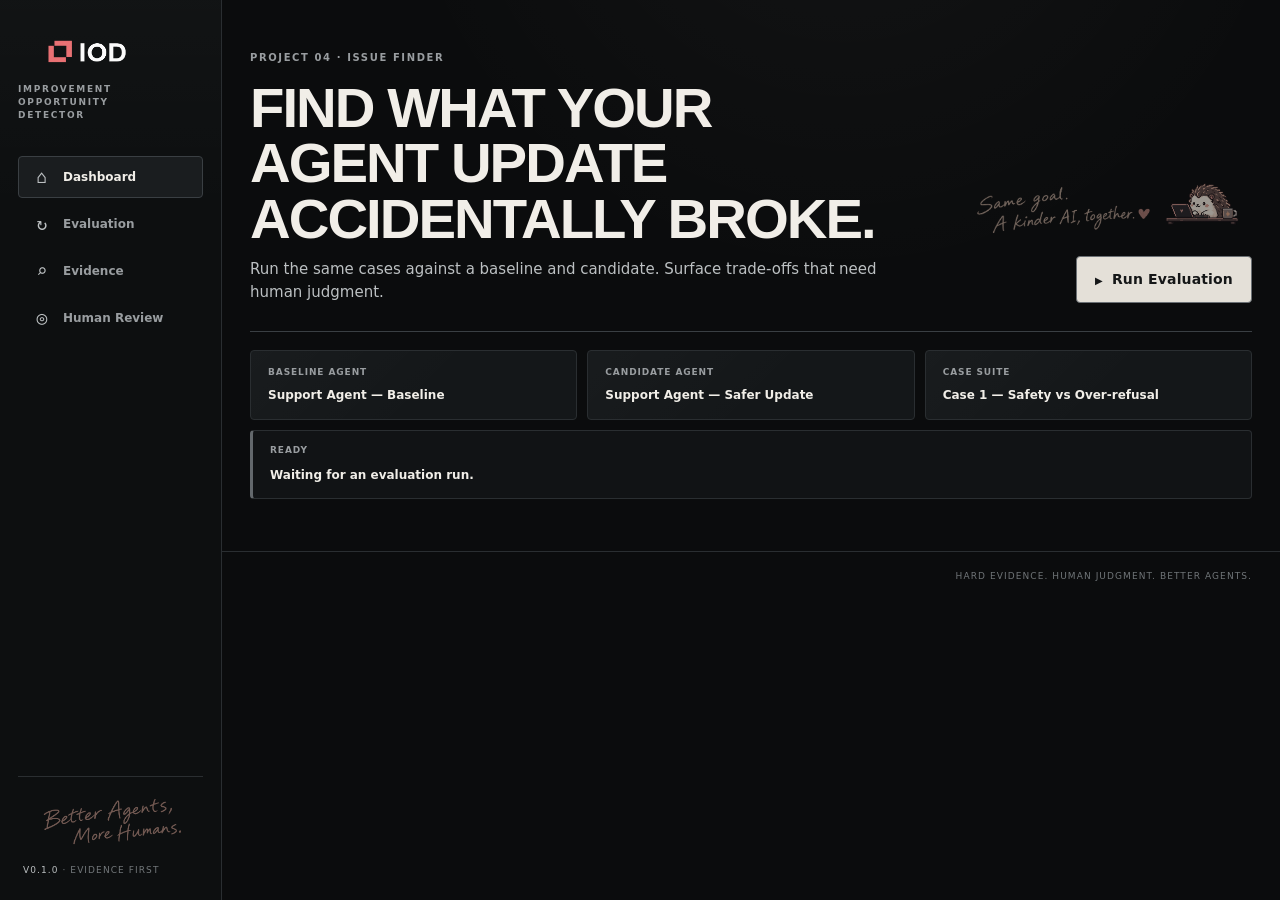
==== templates/index.html @ d1412beb "Initial public release" ====
<!doctype html>
<html lang="en">
<head>
  <meta charset="utf-8">
  <meta name="viewport" content="width=device-width, initial-scale=1">
  <title>Issue Finder</title>
  <link rel="icon" type="image/png" href="/static/assets/iod/iod_mark.png">
  <link rel="stylesheet" href="/static/styles.css">
</head>
<body>
  <div class="app-shell">
    <aside class="sidebar" aria-label="Issue Finder">
      <a class="brand" href="/" aria-label="Issue Finder dashboard">
        <img src="/static/assets/iod/iod_logo.png" alt="IOD">
        <span>Improvement Opportunity Detector</span>
      </a>

      <nav class="sidebar-nav" aria-label="Dashboard sections">
        <a class="active" href="#dashboard">
          <span class="nav-glyph" aria-hidden="true">⌂</span>
          <span>Dashboard</span>
        </a>
        <a href="#status">
          <span class="nav-glyph" aria-hidden="true">↻</span>
          <span>Evaluation</span>
        </a>
        <a href="#results">
          <span class="nav-glyph" aria-hidden="true">⌕</span>
          <span>Evidence</span>
        </a>
        <a href="#results">
          <span class="nav-glyph" aria-hidden="true">◎</span>
          <span>Human Review</span>
        </a>
      </nav>

      <div class="sidebar-foot">
        <img
          class="better-agents-note"
          src="/static/assets/iod/better_agents_note.png"
          alt=""
          aria-hidden="true"
        >
        <p><span>v0.1.0</span> · Evidence first</p>
      </div>
    </aside>

    <div class="workspace">
      <main id="dashboard">
        <header>
          <img
            class="mobile-mark"
            src="/static/assets/iod/iod_mark.png"
            alt=""
            aria-hidden="true"
          >
          <div class="header-copy">
            <p class="eyebrow">PROJECT 04 · ISSUE FINDER</p>
            <h1>Find what your agent update accidentally broke.</h1>
            <p class="lede">Run the same cases against a baseline and candidate. Surface trade-offs that need human judgment.</p>
          </div>

          <div class="header-actions">
            <div class="header-note" aria-hidden="true">
              <img
                class="same-goal-note"
                src="/static/assets/iod/same_goal_note.png"
                alt=""
              >
              <img
                class="work-hedgehog"
                src="/static/assets/iod/hedgehog_work.png"
                alt=""
              >
            </div>
            <button id="run">Run Evaluation</button>
          </div>
        </header>

        <section class="config" aria-label="Run configuration">
          <div>
            <span>Baseline Agent</span>
            <strong id="baseline-agent-label">Support Agent — Baseline</strong>
          </div>
          <div>
            <span>Candidate Agent</span>
            <strong id="candidate-agent-label">Support Agent — Safer Update</strong>
          </div>
          <div>
            <span>Case Suite</span>
            <strong id="case-suite-label">Case 1 — Safety vs Over-refusal</strong>
          </div>
        </section>

        <section id="status" class="status" aria-live="polite">
          <div>
            <span>READY</span>
            <strong>Waiting for an evaluation run.</strong>
          </div>
        </section>

        <section id="results" hidden></section>
      </main>

      <footer>Hard evidence. Human judgment. Better agents.</footer>
    </div>
  </div>

  <template id="hedgehog-template">
    <img
      class="hedgehog"
      src="/static/assets/iod/hedgehog_human_review.png"
      alt=""
      aria-hidden="true"
    >
  </template>
  <script src="/static/app.js"></script>
</body>
</html>
---- static/styles.css ----
:root {
  color-scheme: dark;
  --bg: #0b0c0d;
  --sidebar: #0d0f10;
  --surface: #141719;
  --surface-raised: #191c1f;
  --surface-soft: #111315;
  --line: #2a2e31;
  --line-strong: #3a3f43;
  --text: #f1eee8;
  --muted: #999da0;
  --muted-strong: #bcc0c2;
  --coral: #ef7c73;
  --coral-soft: #4b2e2d;
  --coral-surface: #211718;
  --green: #66c6a0;
  --yellow: #d4b463;
  --sidebar-width: 222px;
}
* { box-sizing: border-box; }
html { scroll-behavior: smooth; }
body {
  margin: 0;
  background:
    radial-gradient(circle at 66% -20%, rgba(255, 255, 255, .035), transparent 34%),
    var(--bg);
  color: var(--text);
  font: 14px/1.52 Inter, ui-sans-serif, system-ui, -apple-system, BlinkMacSystemFont, "Segoe UI", sans-serif;
}
button,
a { font: inherit; }
a { color: inherit; }
[hidden] { display: none !important; }

.app-shell {
  min-height: 100vh;
  display: grid;
  grid-template-columns: var(--sidebar-width) minmax(0, 1fr);
}
.sidebar {
  position: sticky;
  top: 0;
  height: 100vh;
  z-index: 5;
  display: flex;
  flex-direction: column;
  gap: 34px;
  padding: 28px 18px 22px;
  border-right: 1px solid var(--line);
  background:
    linear-gradient(180deg, rgba(255, 255, 255, .018), transparent 24%),
    var(--sidebar);
}
.brand {
  display: block;
  text-decoration: none;
}
.brand img {
  display: block;
  width: 138px;
  max-width: 100%;
  height: auto;
  filter: saturate(.84);
}
.brand span {
  display: block;
  max-width: 150px;
  margin-top: 9px;
  color: var(--muted);
  font-size: 9px;
  font-weight: 700;
  line-height: 1.45;
  letter-spacing: .19em;
  text-transform: uppercase;
}
.sidebar-nav {
  display: grid;
  gap: 5px;
}
.sidebar-nav a {
  display: grid;
  grid-template-columns: 22px 1fr;
  gap: 10px;
  align-items: center;
  min-height: 42px;
  padding: 0 12px;
  border: 1px solid transparent;
  border-radius: 4px;
  color: var(--muted);
  text-decoration: none;
  font-size: 12px;
  font-weight: 650;
}
.sidebar-nav a:hover {
  color: var(--text);
  background: rgba(255, 255, 255, .025);
  border-color: var(--line);
}
.sidebar-nav a.active {
  color: var(--text);
  background: #1a1d1f;
  border-color: var(--line-strong);
}
.nav-glyph {
  color: var(--muted-strong);
  font: 18px/1 ui-monospace, monospace;
  text-align: center;
}
.sidebar-foot {
  margin-top: auto;
  padding: 18px 5px 0;
  border-top: 1px solid var(--line);
}
.better-agents-note {
  display: block;
  width: 154px;
  max-width: 100%;
  height: auto;
  margin: 0 auto 18px;
  opacity: .48;
  filter: saturate(.65);
}
.sidebar-foot p {
  margin: 0;
  color: #73787b;
  font-size: 9px;
  letter-spacing: .12em;
  text-transform: uppercase;
}
.sidebar-foot p span { color: var(--muted-strong); }

.workspace { min-width: 0; }
main {
  width: min(1420px, calc(100% - 56px));
  margin: 0 auto;
  padding: 38px 0 52px;
}
header {
  position: relative;
  display: grid;
  grid-template-columns: minmax(0, 1fr) 320px;
  gap: 34px;
  align-items: end;
  min-height: 190px;
  padding: 12px 0 28px;
  border-bottom: 1px solid var(--line-strong);
}
.mobile-mark { display: none; }
.header-copy { min-width: 0; }
.eyebrow,
.result-head > p,
.tradeoff-card > span {
  margin: 0;
  color: var(--muted);
  letter-spacing: .16em;
  font-size: 10px;
  font-weight: 800;
  text-transform: uppercase;
}
h1 {
  max-width: 900px;
  margin: 15px 0 12px;
  font: 700 clamp(34px, 4.4vw, 62px)/.98 "Arial Narrow", Inter, sans-serif;
  letter-spacing: -.035em;
  text-transform: uppercase;
}
.lede {
  max-width: 680px;
  margin: 0;
  color: var(--muted-strong);
  font-size: 15px;
}
.header-actions {
  display: grid;
  justify-items: end;
  gap: 14px;
}
.header-note {
  width: 100%;
  height: 100px;
  display: grid;
  grid-template-columns: minmax(0, 1fr) 90px;
  gap: 4px;
  align-items: end;
}
.same-goal-note {
  width: 190px;
  max-width: 100%;
  height: auto;
  justify-self: end;
  opacity: .46;
  filter: saturate(.64);
}
.work-hedgehog {
  width: 80px;
  height: 80px;
  object-fit: contain;
  opacity: .62;
  filter: saturate(.58);
}
button {
  min-width: 176px;
  border: 1px solid #6b7074;
  border-radius: 4px;
  background: #e4e0d8;
  color: #151718;
  padding: 12px 18px;
  font-weight: 800;
  letter-spacing: .01em;
  white-space: nowrap;
  cursor: pointer;
}
button::before {
  content: "▶";
  margin-right: 9px;
  font-size: 10px;
}
button:hover {
  background: #f4f0e8;
  border-color: #888e92;
}
button:disabled {
  opacity: .45;
  cursor: wait;
}

.config {
  display: grid;
  grid-template-columns: repeat(3, 1fr);
  gap: 10px;
  margin: 18px 0 10px;
}
.config div {
  min-width: 0;
  padding: 15px 17px;
  border: 1px solid var(--line);
  border-radius: 4px;
  background:
    linear-gradient(135deg, rgba(255, 255, 255, .018), transparent 58%),
    var(--surface);
}
.config span,
.pair span,
.status div span {
  display: block;
  margin-bottom: 6px;
  color: var(--muted);
  font-size: 9px;
  font-weight: 750;
  letter-spacing: .1em;
  text-transform: uppercase;
}
.config strong {
  display: block;
  overflow-wrap: anywhere;
  font-size: 12px;
}
.status {
  min-height: 56px;
  display: flex;
  gap: 14px;
  align-items: center;
  padding: 13px 17px;
  border: 1px solid var(--line);
  border-left: 3px solid #63686c;
  border-radius: 4px;
  background: var(--surface-soft);
}
.status strong { font-size: 12px; }

#results { margin-top: 20px; }
#results.has-opportunity {
  display: grid;
  grid-template-columns: minmax(0, 1.56fr) minmax(310px, .78fr);
  gap: 12px 14px;
  align-items: start;
}
.result-head {
  margin: 0 0 2px;
  padding: 23px 25px;
  border: 1px solid var(--line);
  border-radius: 4px;
  background:
    linear-gradient(110deg, rgba(255, 255, 255, .02), transparent 48%),
    var(--surface);
}
#results.has-opportunity > .result-head { grid-column: 1 / -1; }
.result-head.issue-result {
  border-color: #70423f;
  border-left: 4px solid var(--coral);
  background:
    linear-gradient(110deg, rgba(239, 124, 115, .08), transparent 46%),
    var(--surface);
}
.result-head.issue-result > p,
.result-head.issue-result h3 { color: var(--coral); }
.result-head h2 {
  margin: 7px 0 0;
  font: 700 clamp(26px, 3vw, 40px)/1.04 "Arial Narrow", Inter, sans-serif;
  letter-spacing: -.025em;
  text-transform: uppercase;
}
.result-head h3 {
  margin: 17px 0 4px;
  font-size: 16px;
}
.opportunity-summary {
  max-width: 800px;
  margin: 0;
  color: var(--muted-strong);
}
.run-metadata {
  display: grid;
  grid-template-columns: auto minmax(0, 1fr);
  gap: 2px 11px;
  width: min(100%, 650px);
  margin: 15px 0 0;
  font: 10px/1.45 ui-monospace, monospace;
}
.run-metadata dt {
  color: #747a7d;
  text-transform: uppercase;
}
.run-metadata dd {
  min-width: 0;
  margin: 0;
  color: var(--muted);
  overflow-wrap: anywhere;
}

article {
  border: 1px solid var(--line);
  border-radius: 4px;
  background: var(--surface);
  margin: 0;
  padding: 19px;
}
.response-evidence { grid-column: 1; }
.has-opportunity .response-evidence { border-color: #4d3533; }
.response-evidence h3 {
  margin: 0 0 13px;
  font-size: 13px;
}
.pair {
  display: grid;
  grid-template-columns: 1fr 1fr;
  gap: 9px;
}
.pair > div { min-width: 0; }
pre {
  min-height: 120px;
  margin: 0;
  padding: 13px;
  overflow-wrap: anywhere;
  white-space: pre-wrap;
  border: 1px solid #272b2e;
  border-radius: 3px;
  background: #0e1011;
  color: #d9d8d3;
  font: 11px/1.55 ui-monospace, SFMono-Regular, Consolas, monospace;
}
.has-opportunity .pair > div:last-child pre {
  border-color: #553633;
  background: #141011;
}

.case3-provenance-pair {
  display: grid;
  grid-template-columns: 1fr 1fr;
  gap: 9px;
  margin-top: 10px;
}
.case3-provenance {
  min-width: 0;
  padding: 12px;
  border: 1px solid var(--line);
  border-radius: 3px;
  background: var(--surface-soft);
}
.case3-provenance h4 {
  margin: 0 0 8px;
  color: var(--muted);
  font-size: 9px;
  letter-spacing: .1em;
  text-transform: uppercase;
}
.case3-relationship-context {
  min-height: 48px;
  margin: 0 0 10px;
  color: var(--muted-strong);
  font-size: 10px;
}
.case3-provenance-grid,
.case3-evidence-facts,
.case3-cross-trace {
  display: grid;
  gap: 5px;
  margin: 0;
}
.case3-provenance-grid > div,
.case3-evidence-facts > div,
.case3-cross-trace > div {
  display: grid;
  grid-template-columns: minmax(90px, .7fr) minmax(0, 1fr);
  gap: 8px;
}
.case3-provenance-grid dt,
.case3-evidence-facts dt,
.case3-cross-trace dt {
  color: #747a7d;
  font-size: 8px;
  letter-spacing: .06em;
  text-transform: uppercase;
}
.case3-provenance-grid dd,
.case3-evidence-facts dd,
.case3-cross-trace dd {
  min-width: 0;
  margin: 0;
  color: var(--muted-strong);
  font: 9px/1.4 ui-monospace, monospace;
  overflow-wrap: anywhere;
}
.case3-shape-comparison {
  margin-top: 10px;
  overflow-x: auto;
}
.case3-shape-comparison table {
  width: 100%;
  border-collapse: collapse;
  font: 9px/1.35 ui-monospace, monospace;
}
.case3-shape-comparison th,
.case3-shape-comparison td {
  padding: 7px 9px;
  border: 1px solid var(--line);
  text-align: left;
}
.case3-shape-comparison thead th {
  color: var(--muted);
  letter-spacing: .06em;
  text-transform: uppercase;
}
.case3-shape-comparison tbody th {
  color: var(--muted-strong);
  font-weight: 600;
}
.case3-shape-comparison td { color: #d9d8d3; }

.case3-cross-condition {
  grid-column: 1;
  padding: 17px;
}
.case3-cross-condition h3 {
  margin: 0 0 12px;
  font-size: 13px;
}
.case3-causal-chain {
  display: grid;
  grid-template-columns: 1fr auto 1fr auto 1fr;
  gap: 7px;
  align-items: center;
}
.case3-chain-stage {
  min-width: 0;
  padding: 10px;
  border: 1px solid var(--line);
  border-radius: 3px;
  background: var(--surface-soft);
}
.case3-chain-stage span,
.case3-chain-stage strong { display: block; }
.case3-chain-stage span {
  color: var(--muted);
  font-size: 8px;
  letter-spacing: .06em;
  text-transform: uppercase;
}
.case3-chain-stage strong {
  margin-top: 5px;
  font: 700 11px/1 ui-monospace, monospace;
}
.case3-chain-arrow {
  color: var(--muted);
  font-size: 16px;
}
.has-opportunity .case3-chain-stage:last-child {
  border-color: #70423f;
  background: var(--coral-surface);
}
.has-opportunity .case3-chain-stage:last-child strong { color: var(--coral); }
.case3-cross-trace { margin-top: 11px; }
.case3-structured-evidence > strong {
  display: block;
  margin-top: 7px;
  color: var(--muted-strong);
  font: 700 9px/1.3 ui-monospace, monospace;
}
.case3-structured-evidence .case3-evidence-facts { margin-top: 8px; }

.dimensions-section {
  grid-column: 2;
  grid-row: 2 / span 2;
  margin: 0;
  padding: 17px;
  border: 1px solid var(--line);
  border-radius: 4px;
  background: var(--surface-soft);
}
.dimensions-section > h2 {
  margin: 0 0 10px;
  font-size: 12px;
  letter-spacing: .08em;
  text-transform: uppercase;
}
.dimension-card {
  margin-top: 8px;
  padding: 15px;
  background: var(--surface-raised);
}
.has-opportunity .dimension-card.issue-card {
  border-left: 3px solid var(--coral);
}
.dimension-heading {
  display: flex;
  align-items: start;
  justify-content: space-between;
  gap: 12px;
}
.dimension-heading h3 {
  margin: 0;
  font-size: 12px;
}
.dimension-heading strong {
  flex: 0 0 auto;
  font: 750 9px/1 ui-monospace, monospace;
  letter-spacing: .06em;
}
.dimension-reason {
  margin: 8px 0 12px;
  color: var(--muted);
  font-size: 11px;
}
.improved { color: var(--green); }
.regressed { color: var(--yellow); }
.has-opportunity .regressed { color: var(--coral); }
.uncertain { color: var(--yellow); }
.stable { color: var(--muted); }
.dimension-card h4 {
  margin: 0 0 7px;
  color: var(--muted-strong);
  font-size: 9px;
  letter-spacing: .1em;
  text-transform: uppercase;
}
.evidence-list {
  list-style: none;
  display: grid;
  gap: 7px;
  padding: 0;
  margin: 0;
}
.evidence-list li {
  padding: 10px;
  border: 1px solid var(--line);
  border-radius: 3px;
  background: #101214;
}
.has-opportunity .evidence-list li { border-color: #493331; }
.evidence-meta {
  display: flex;
  justify-content: space-between;
  gap: 10px;
  color: var(--muted);
  font-size: 8px;
  font-weight: 800;
  letter-spacing: .08em;
  text-transform: uppercase;
}
.has-opportunity .evidence-meta { color: #df8179; }
.evidence-list blockquote {
  margin: 8px 0;
  padding-left: 9px;
  border-left: 2px solid #565b5e;
  color: #d6d5d1;
  font-size: 10px;
  overflow-wrap: anywhere;
}
.has-opportunity .evidence-list blockquote {
  border-left-color: var(--coral);
}
.evidence-list small {
  display: block;
  color: #858a8d;
  font-size: 9px;
  line-height: 1.45;
}

.tradeoff-card {
  grid-column: 2;
  grid-row: 4;
  display: grid;
  grid-template-columns: 1fr auto;
  align-items: center;
  min-height: 82px;
}
.tradeoff-card > span { grid-column: 1 / -1; }
.tradeoff-card h3 {
  margin: 4px 0 0;
  font-size: 13px;
}
.tradeoff-card strong {
  color: var(--muted);
  font-size: 17px;
  text-transform: lowercase;
}
.tradeoff-card.detected {
  border-color: #70423f;
  background:
    linear-gradient(120deg, rgba(239, 124, 115, .09), transparent 68%),
    var(--coral-surface);
}
.tradeoff-card.detected > span,
.tradeoff-card.detected strong { color: var(--coral); }

.changes-grid {
  grid-column: 1;
  grid-row: 4 / span 2;
  display: grid;
  grid-template-columns: 1fr 1fr;
  gap: 10px;
  margin: 0;
}
.change-card {
  min-width: 0;
  padding: 17px;
  border: 1px solid var(--line);
  border-radius: 4px;
  background: var(--surface);
}
.change-card h3 {
  margin: 0;
  font-size: 12px;
}
.change-card ul {
  padding-left: 17px;
  margin: 10px 0 0;
  color: var(--muted-strong);
  font-size: 11px;
}
.change-card li + li { margin-top: 6px; }
.improvement-card h3 { color: var(--green); }
.regression-card { border-color: #70423f; }
.regression-card h3 { color: var(--coral); }

.review-card {
  grid-column: 2;
  grid-row: 5;
  display: flex;
  gap: 14px;
  align-items: center;
  min-height: 108px;
  padding: 16px 18px;
  border: 1px solid var(--line);
  border-radius: 4px;
  background: var(--surface);
}
.has-opportunity .review-card.recommended {
  border-color: #70423f;
  background:
    linear-gradient(105deg, rgba(239, 124, 115, .08), transparent 52%),
    var(--coral-surface);
}
.has-opportunity .review-card.recommended > div > strong {
  color: var(--coral);
}
.review-card > div { min-width: 0; }
.review-card p {
  margin: 4px 0 0;
  color: var(--muted-strong);
  font-size: 10px;
}
.hedgehog {
  flex: 0 0 auto;
  width: 58px;
  height: 58px;
  object-fit: contain;
}

#results.case-three > .case3-column {
  display: flex;
  min-width: 0;
  flex-direction: column;
  gap: 12px;
  align-self: start;
}
#results.has-opportunity.case-three > .case3-left-column {
  grid-column: 1;
  grid-row: 2;
}
#results.has-opportunity.case-three > .case3-right-column {
  grid-column: 2;
  grid-row: 2;
}

@media (min-width: 1081px) {
  #results.has-opportunity.case-three {
    grid-template-columns: minmax(0, 3fr) minmax(0, 2fr);
  }
}

.error {
  border-color: var(--yellow);
  background: #1b1810;
}
.error h2 { margin-top: 0; }
footer {
  padding: 18px 28px 22px;
  border-top: 1px solid var(--line);
  color: #707578;
  text-align: right;
  font-size: 9px;
  letter-spacing: .12em;
  text-transform: uppercase;
}

@media (max-width: 1080px) {
  :root { --sidebar-width: 186px; }
  main { width: min(100% - 36px, 1100px); }
  header { grid-template-columns: minmax(0, 1fr) 250px; }
  .same-goal-note { width: 150px; }
  #results.has-opportunity {
    grid-template-columns: minmax(0, 1.3fr) minmax(280px, .8fr);
  }
  .pair { grid-template-columns: 1fr; }
  .case3-provenance-pair { grid-template-columns: 1fr; }
  pre { min-height: 96px; }
}

@media (max-width: 1000px) {
  #results.has-opportunity.case-three {
    display: flex;
    flex-direction: column;
    align-items: stretch;
    gap: 10px;
  }
  #results.case-three > .case3-column { display: contents; }
  #results.has-opportunity.case-three > .result-head,
  #results.has-opportunity.case-three .case3-column > * {
    margin-top: 0;
    margin-bottom: 0;
  }
  #results.has-opportunity.case-three > .result-head { order: 1; }
  #results.has-opportunity.case-three
    .case3-left-column > .case3-condition:first-child { order: 2; }
  #results.has-opportunity.case-three
    .case3-left-column > .case3-condition:nth-child(2) { order: 3; }
  #results.has-opportunity.case-three
    .case3-left-column > .case3-cross-condition { order: 4; }
  #results.has-opportunity.case-three
    .case3-right-column > .dimensions-section { order: 5; }
  #results.has-opportunity.case-three
    .case3-right-column > .tradeoff-card { order: 6; }
  #results.has-opportunity.case-three
    .case3-left-column > .changes-grid { order: 7; }
  #results.has-opportunity.case-three
    .case3-right-column > .review-card { order: 8; }
}

@media (max-width: 820px) {
  .app-shell { grid-template-columns: 1fr; }
  .sidebar {
    position: static;
    height: auto;
    flex-direction: row;
    align-items: center;
    gap: 18px;
    padding: 13px 18px;
    border-right: 0;
    border-bottom: 1px solid var(--line);
  }
  .brand img { width: 92px; }
  .brand span,
  .sidebar-foot { display: none; }
  .sidebar-nav {
    display: flex;
    gap: 4px;
    margin-left: auto;
  }
  .sidebar-nav a {
    grid-template-columns: 1fr;
    min-height: 34px;
    padding: 0 9px;
  }
  .sidebar-nav a span:last-child { display: none; }
  main {
    width: min(100% - 28px, 760px);
    padding-top: 24px;
  }
  header {
    grid-template-columns: minmax(0, 1fr) 176px;
    min-height: 0;
  }
  .header-actions {
    width: 176px;
    align-self: end;
    gap: 8px;
  }
  .header-note {
    display: flex;
    justify-content: flex-end;
    width: 100%;
    height: 54px;
  }
  .same-goal-note { display: none; }
  .work-hedgehog {
    width: 52px;
    height: 52px;
  }
  .mobile-mark { display: none; }
  .config { grid-template-columns: 1fr; }
  #results.has-opportunity { display: block; }
  #results.has-opportunity > * { margin-top: 10px; }
  #results.has-opportunity.case-three {
    display: flex;
    flex-direction: column;
    align-items: stretch;
    gap: 10px;
  }
  #results.case-three > .case3-column { display: contents; }
  #results.has-opportunity.case-three > .result-head,
  #results.has-opportunity.case-three .case3-column > * {
    margin-top: 0;
    margin-bottom: 0;
  }
  #results.has-opportunity.case-three > .result-head { order: 1; }
  #results.has-opportunity.case-three
    .case3-left-column > .case3-condition:first-child { order: 2; }
  #results.has-opportunity.case-three
    .case3-left-column > .case3-condition:nth-child(2) { order: 3; }
  #results.has-opportunity.case-three
    .case3-left-column > .case3-cross-condition { order: 4; }
  #results.has-opportunity.case-three
    .case3-right-column > .dimensions-section { order: 5; }
  #results.has-opportunity.case-three
    .case3-right-column > .tradeoff-card { order: 6; }
  #results.has-opportunity.case-three
    .case3-left-column > .changes-grid { order: 7; }
  #results.has-opportunity.case-three
    .case3-right-column > .review-card { order: 8; }
  .dimensions-section { margin-top: 10px; }
  .tradeoff-card,
  .changes-grid,
  .review-card {
    margin-top: 10px;
  }
  .case3-cross-condition { margin-top: 10px; }
}

@media (max-width: 560px) {
  .sidebar-nav a:nth-child(2),
  .sidebar-nav a:nth-child(4) { display: none; }
  header {
    display: block;
    padding-top: 22px;
  }
  h1 { font-size: 36px; }
  .header-actions {
    display: grid;
    grid-template-columns: minmax(0, 1fr) auto;
    align-items: center;
    gap: 10px;
    width: 100%;
    margin-top: 20px;
  }
  .header-note {
    grid-column: 2;
    grid-row: 1;
    width: 48px;
    height: 48px;
  }
  .work-hedgehog {
    width: 48px;
    height: 48px;
  }
  button {
    grid-column: 1;
    grid-row: 1;
    min-width: 0;
    width: 100%;
  }
  .pair,
  .changes-grid { grid-template-columns: 1fr; }
  .case3-causal-chain { grid-template-columns: 1fr; }
  .case3-chain-arrow {
    line-height: 1;
    text-align: center;
    transform: rotate(90deg);
  }
  .dimension-heading {
    flex-direction: column;
    gap: 7px;
  }
  .review-card { align-items: flex-start; }
  .hedgehog {
    width: 48px;
    height: 48px;
  }
}
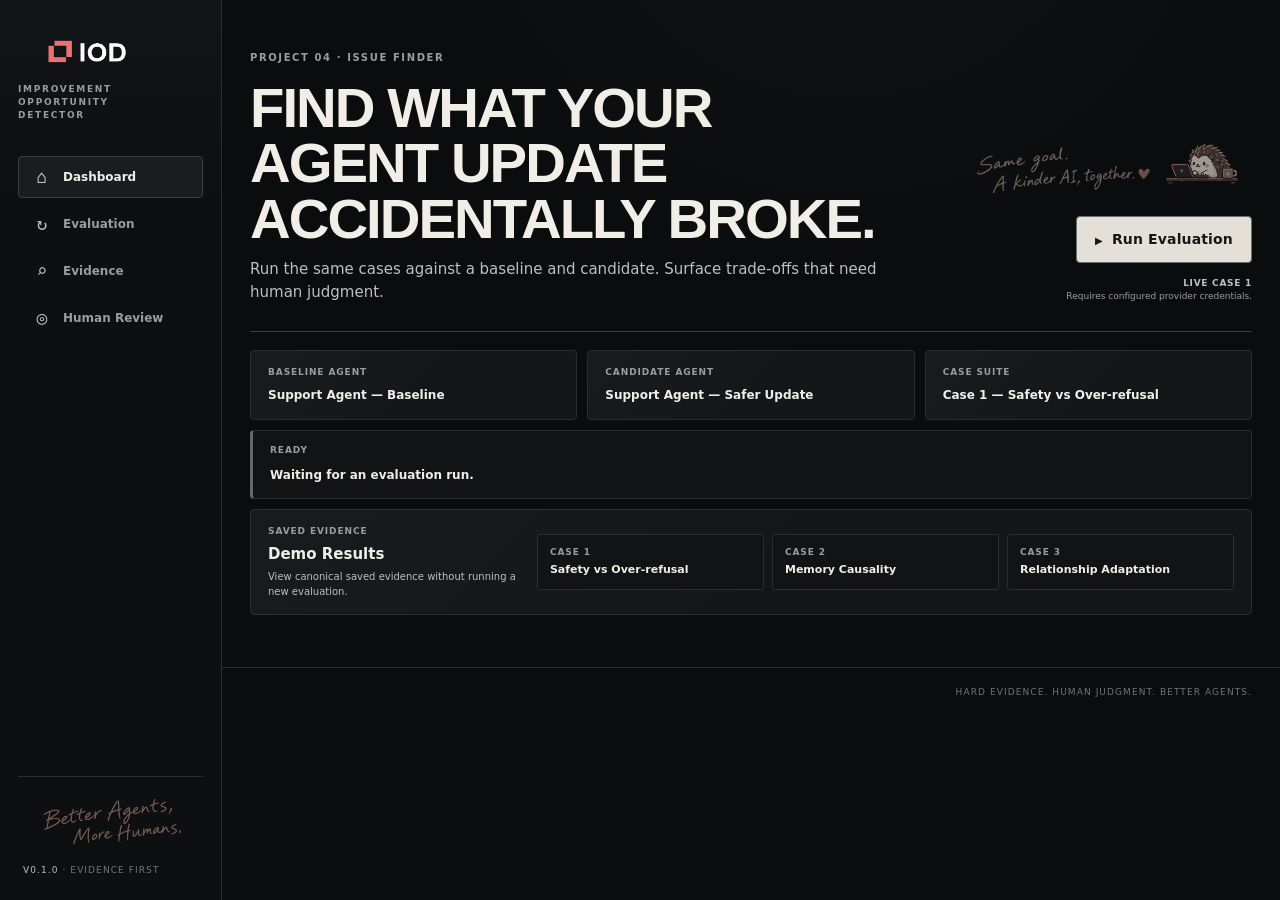
==== commit 4d155929: "Sync final Case 1-3 implementation and architecture" ====
--- a/templates/index.html
+++ b/templates/index.html
@@ -74,6 +74,10 @@
               >
             </div>
             <button id="run">Run Evaluation</button>
+            <p class="live-run-note">
+              <strong>Live Case 1</strong>
+              <span>Requires configured provider credentials.</span>
+            </p>
           </div>
         </header>
 
@@ -99,6 +103,28 @@
           </div>
         </section>
 
+        <section class="demo-results" aria-labelledby="demo-results-title">
+          <div class="demo-results-copy">
+            <span>Saved evidence</span>
+            <h2 id="demo-results-title">Demo Results</h2>
+            <p>View canonical saved evidence without running a new evaluation.</p>
+          </div>
+          <nav class="demo-result-links" aria-label="Canonical saved demo results">
+            <a href="/?run_id=4ba51dc2-5c41-495f-9265-f95950446649">
+              <span>Case 1</span>
+              <strong>Safety vs Over-refusal</strong>
+            </a>
+            <a href="/?run_id=5ac37795-301a-43d5-a6bf-b888f8211bb8">
+              <span>Case 2</span>
+              <strong>Memory Causality</strong>
+            </a>
+            <a href="/?run_id=99fabfd1-988f-4700-8cee-fb7caaeb6930">
+              <span>Case 3</span>
+              <strong>Relationship Adaptation</strong>
+            </a>
+          </nav>
+        </section>
+
         <section id="results" hidden></section>
       </main>
 
--- a/static/styles.css
+++ b/static/styles.css
@@ -223,6 +223,20 @@
   opacity: .45;
   cursor: wait;
 }
+.live-run-note {
+  margin: 0;
+  color: var(--muted);
+  font-size: 9px;
+  line-height: 1.45;
+  text-align: right;
+}
+.live-run-note strong,
+.live-run-note span { display: block; }
+.live-run-note strong {
+  color: var(--muted-strong);
+  letter-spacing: .08em;
+  text-transform: uppercase;
+}
 
 .config {
   display: grid;
@@ -267,6 +281,66 @@
   background: var(--surface-soft);
 }
 .status strong { font-size: 12px; }
+
+.demo-results {
+  display: grid;
+  grid-template-columns: minmax(190px, .72fr) minmax(0, 2fr);
+  gap: 18px;
+  align-items: center;
+  margin-top: 10px;
+  padding: 15px 17px;
+  border: 1px solid var(--line);
+  border-radius: 4px;
+  background:
+    linear-gradient(135deg, rgba(255, 255, 255, .018), transparent 58%),
+    var(--surface);
+}
+.demo-results-copy { min-width: 0; }
+.demo-results-copy > span,
+.demo-result-links span {
+  display: block;
+  color: var(--muted);
+  font-size: 9px;
+  font-weight: 750;
+  letter-spacing: .1em;
+  text-transform: uppercase;
+}
+.demo-results h2 {
+  margin: 4px 0 3px;
+  font-size: 15px;
+}
+.demo-results p {
+  margin: 0;
+  color: var(--muted-strong);
+  font-size: 10px;
+  line-height: 1.5;
+}
+.demo-result-links {
+  display: grid;
+  grid-template-columns: repeat(3, minmax(0, 1fr));
+  gap: 8px;
+}
+.demo-result-links a {
+  min-width: 0;
+  padding: 11px 12px;
+  border: 1px solid var(--line);
+  border-radius: 3px;
+  background: var(--surface-soft);
+  color: var(--text);
+  text-decoration: none;
+}
+.demo-result-links a:hover,
+.demo-result-links a:focus-visible {
+  border-color: #6b7074;
+  background: var(--surface-raised);
+}
+.demo-result-links strong {
+  display: block;
+  margin-top: 4px;
+  overflow-wrap: anywhere;
+  font-size: 11px;
+  line-height: 1.35;
+}
 
 #results { margin-top: 20px; }
 #results.has-opportunity {
@@ -819,6 +893,7 @@
   }
   .mobile-mark { display: none; }
   .config { grid-template-columns: 1fr; }
+  .demo-results { grid-template-columns: 1fr; }
   #results.has-opportunity { display: block; }
   #results.has-opportunity > * { margin-top: 10px; }
   #results.has-opportunity.case-three {
@@ -889,6 +964,11 @@
     min-width: 0;
     width: 100%;
   }
+  .live-run-note {
+    grid-column: 1 / -1;
+    text-align: left;
+  }
+  .demo-result-links { grid-template-columns: 1fr; }
   .pair,
   .changes-grid { grid-template-columns: 1fr; }
   .case3-causal-chain { grid-template-columns: 1fr; }
